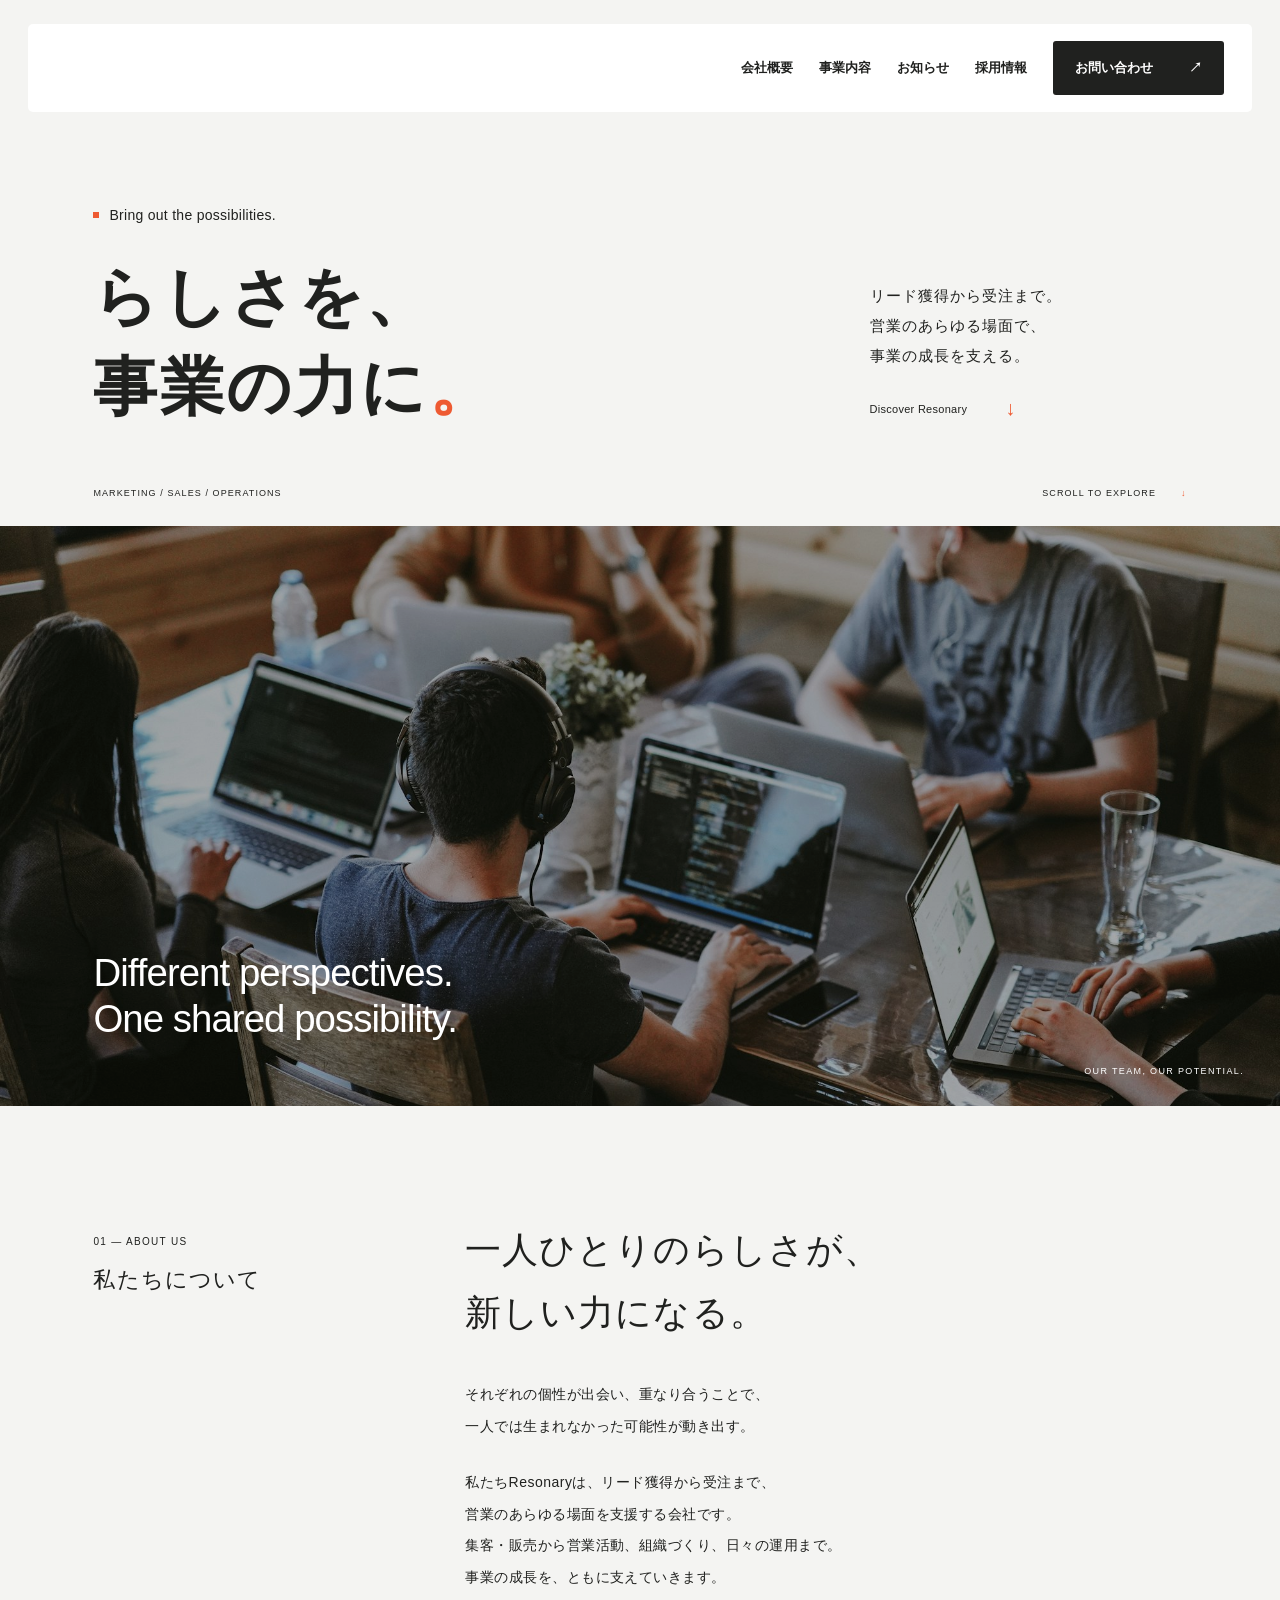
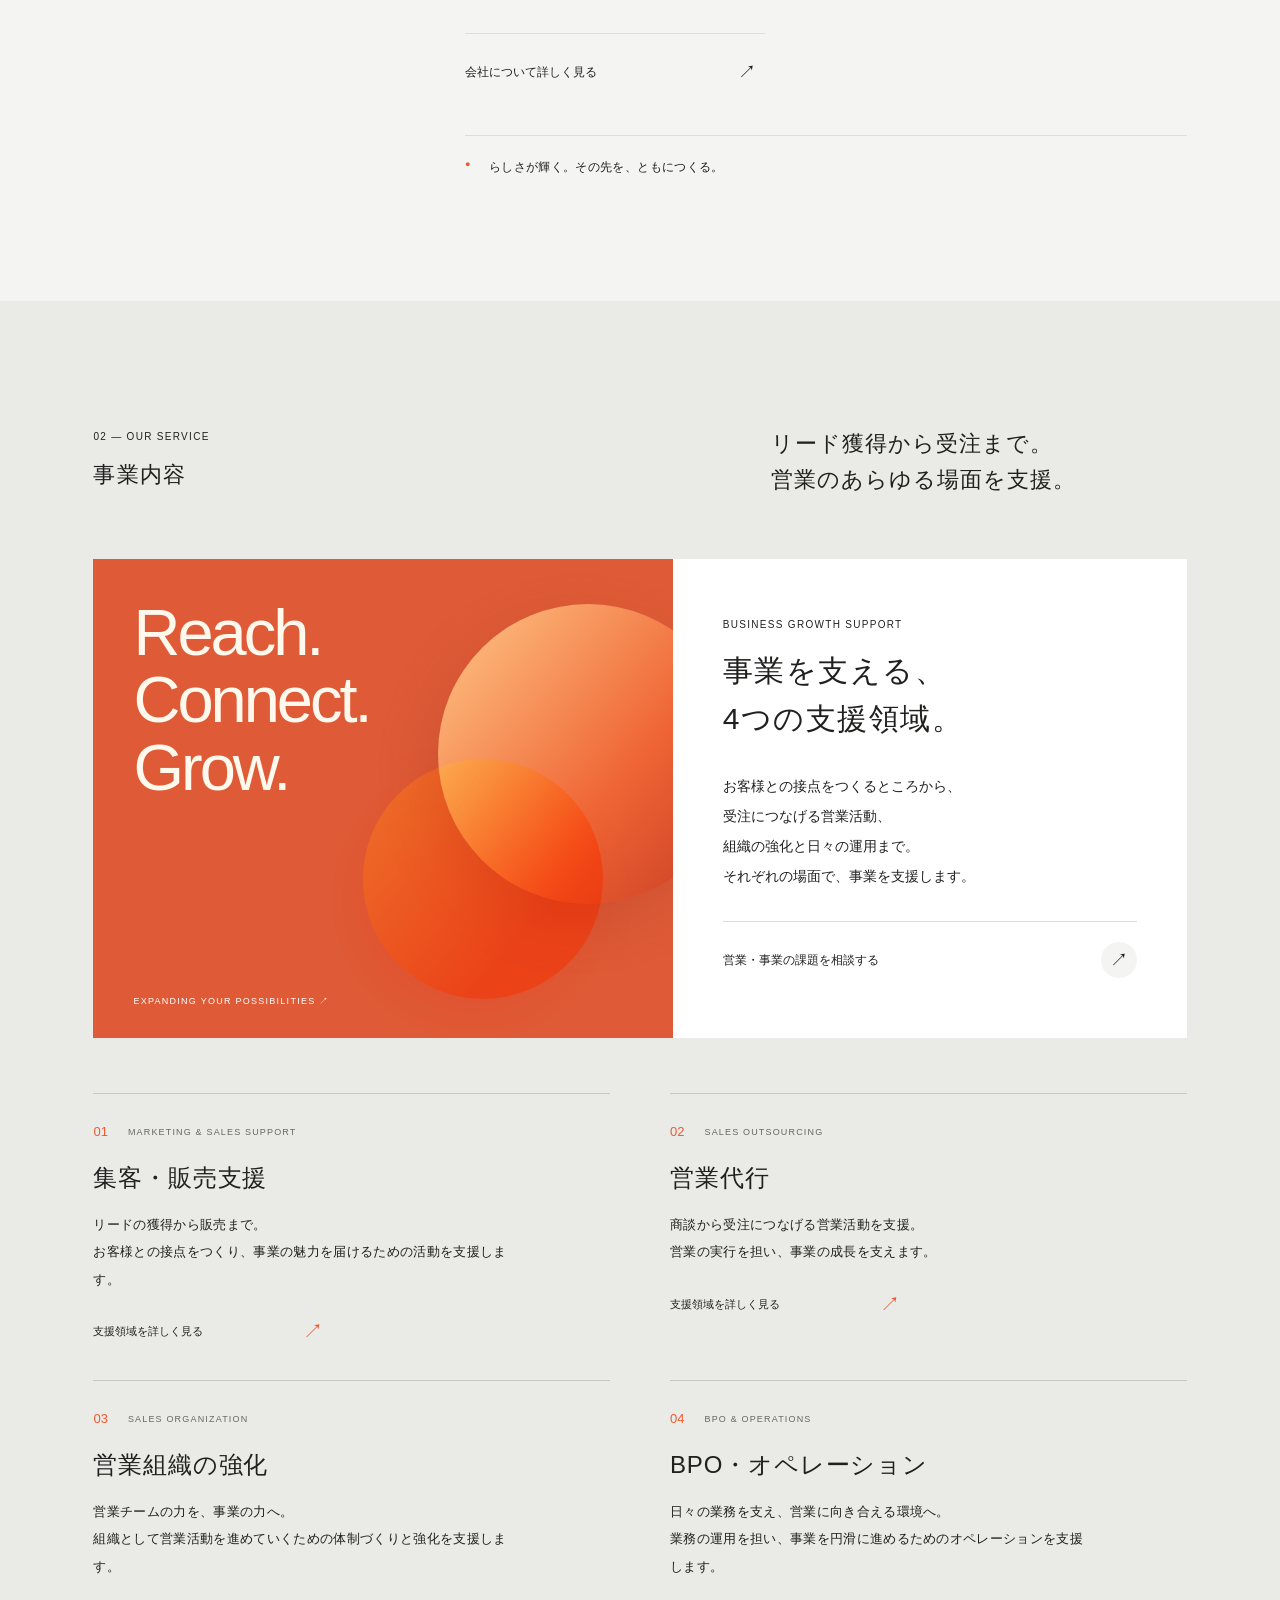
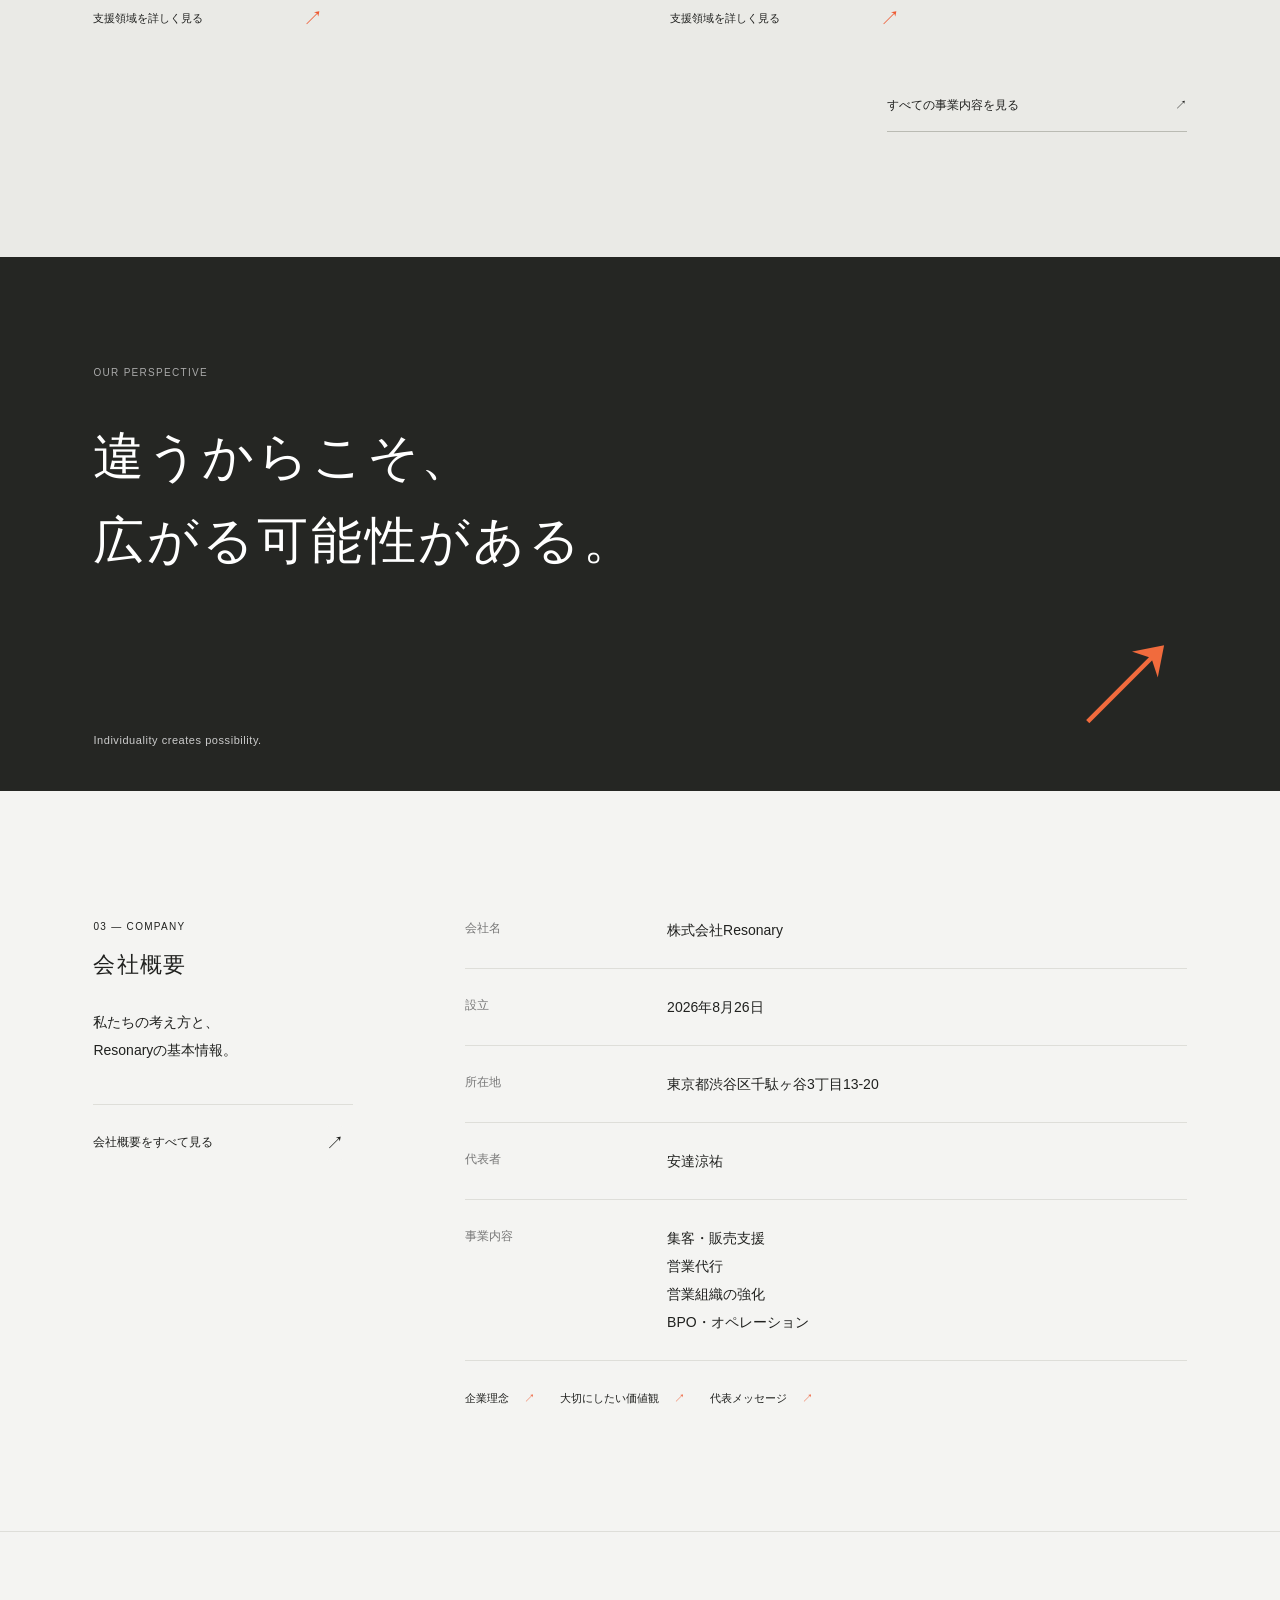
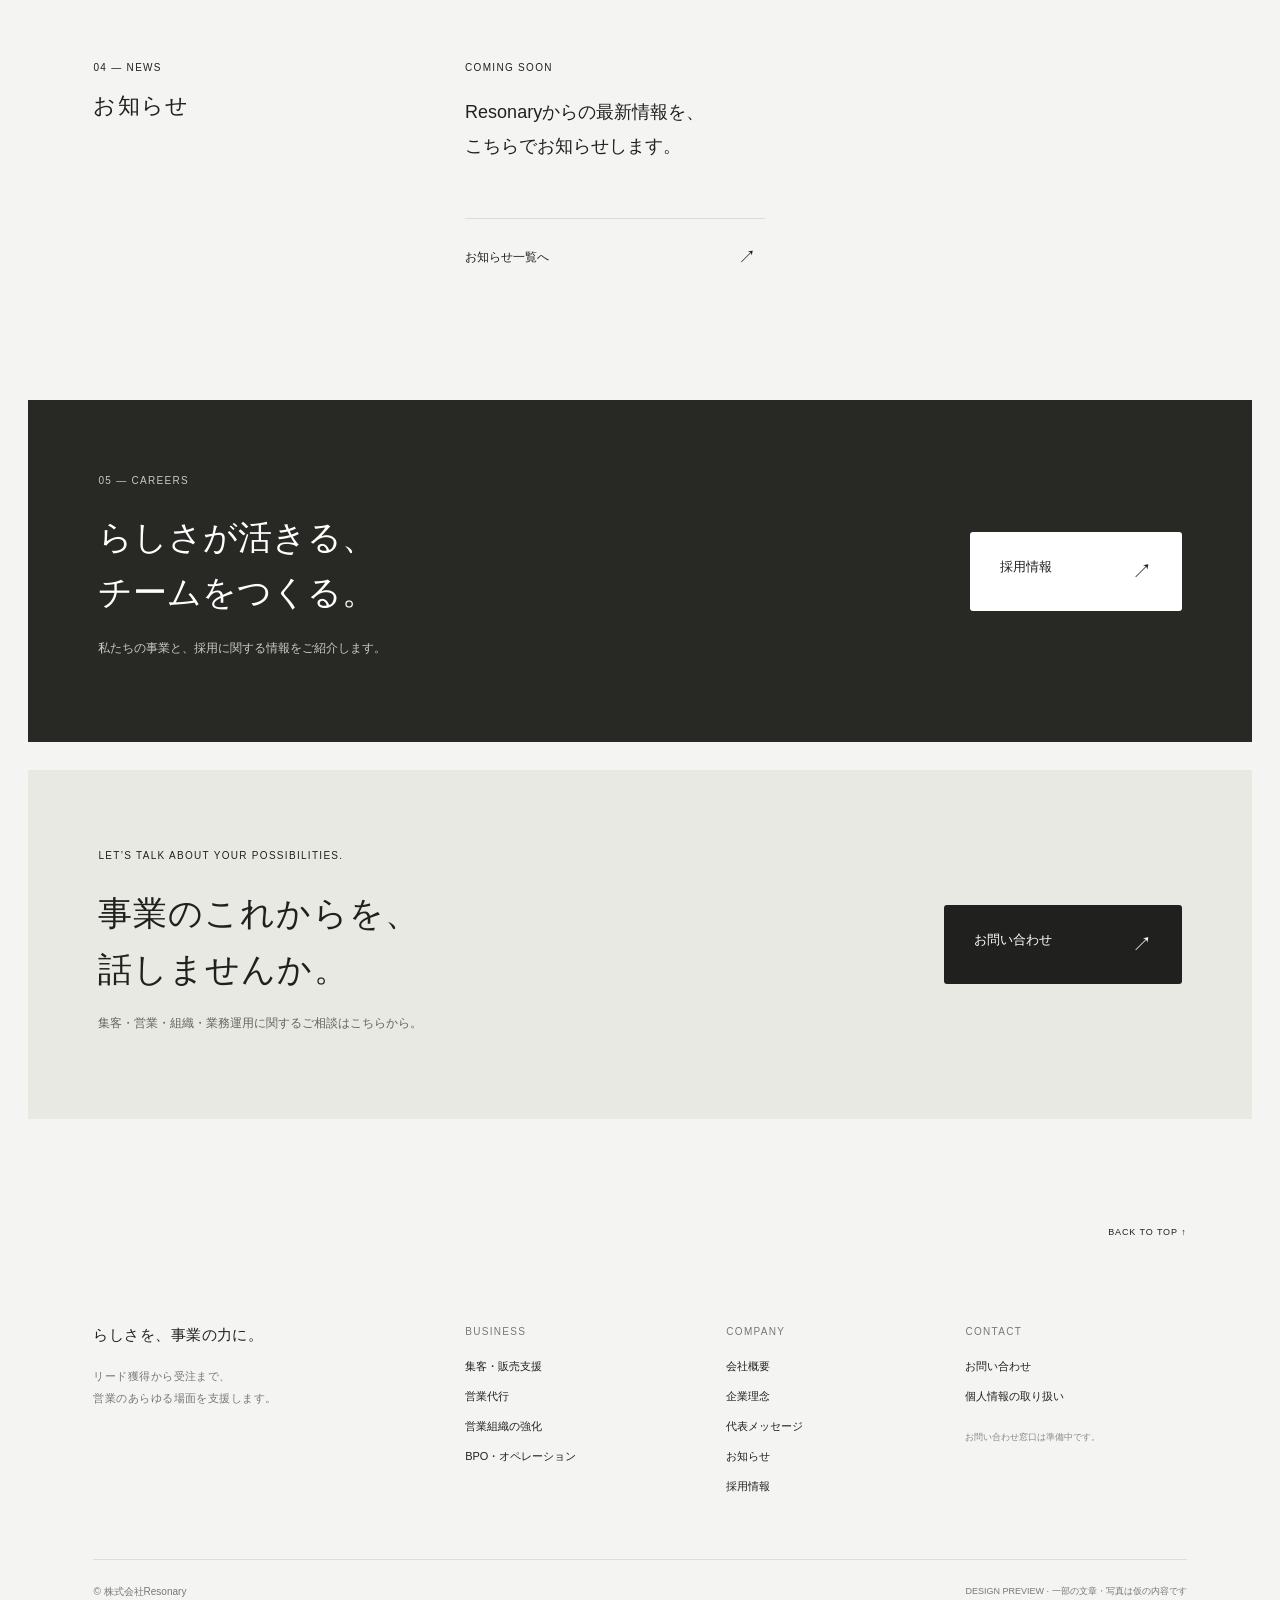
==== index.html @ a67c7a01 "Add Resonary corporate website" ====
<!doctype html>
<html lang="ja"><head><meta charset="utf-8"><meta name="viewport" content="width=device-width,initial-scale=1"><meta name="description" content="株式会社Resonaryのコーポレートサイト。リード獲得から受注まで、営業のあらゆる場面を支援。集客・販売支援、営業代行、営業組織の強化、BPO・オペレーション。"><title>株式会社Resonary | らしさを、事業の力に。</title><link rel="stylesheet" href="style.css"></head>
<body><a class="skip-link" href="#main">本文へ移動</a><header class="header"><a href="index.html" class="wordmark" aria-label="Resonary トップページ"><span class="brand-image"><img src="assets/resonary-brand.png" alt="Resonary" width="1774" height="887"></span></a><nav aria-label="メインナビゲーション" id="navigation"><a href="company.html">会社概要</a><a href="business.html">事業内容</a><a href="news.html">お知らせ</a><a href="careers.html">採用情報</a><a href="contact.html" class="nav-contact">お問い合わせ <span>↗</span></a></nav><button class="menu" aria-label="メニューを開く" aria-expanded="false" aria-controls="navigation"><span></span><span></span></button></header>
<main id="main"><section class="hero"><div class="hero-kicker"><span class="tiny-square"></span> Bring out the possibilities.</div><div class="hero-content"><h1>らしさを、<br>事業の力に<span class="orange">。</span></h1><div class="hero-aside"><p>リード獲得から受注まで。<br>営業のあらゆる場面で、<br>事業の成長を支える。</p><a href="#about" class="small-link">Discover Resonary <span>↓</span></a></div></div><div class="hero-bottom"><span>MARKETING / SALES / OPERATIONS</span><span>SCROLL TO EXPLORE <span class="orange">↓</span></span></div></section>
<div class="hero-photo"><img src="assets/team.jpg" alt="明るい空間でアイデアを話し合うチームのイメージ" fetchpriority="high"><div class="photo-caption">Different perspectives.<br>One shared possibility.</div><span class="photo-label">OUR TEAM, OUR POTENTIAL.</span></div>
<section class="section about" id="about"><div class="section-label"><span class="eyebrow">01 — ABOUT US</span><h2>私たちについて</h2></div><div class="about-content"><h3>一人ひとりのらしさが、<br>新しい力になる。</h3><div class="body-copy"><p>それぞれの個性が出会い、重なり合うことで、<br class="desktop">一人では生まれなかった可能性が動き出す。</p><p>私たちResonaryは、リード獲得から受注まで、<br class="desktop">営業のあらゆる場面を支援する会社です。<br class="desktop">集客・販売から営業活動、組織づくり、日々の運用まで。<br class="desktop">事業の成長を、ともに支えていきます。</p></div><a class="text-link about-detail-link" href="company.html">会社について詳しく見る <span class="round-arrow">↗</span></a><div class="statement"><span class="orange">●</span><span>らしさが輝く。その先を、ともにつくる。</span></div></div></section>
<section class="service section" id="service"><div class="service-heading"><div class="section-label"><span class="eyebrow">02 — OUR SERVICE</span><h2>事業内容</h2></div><p class="section-intro">リード獲得から受注まで。<br>営業のあらゆる場面を支援。</p></div><article class="service-main"><div class="service-art" aria-hidden="true"><span class="art-word">Reach.<br>Connect.<br>Grow.</span><div class="orb orb-one"></div><div class="orb orb-two"></div><div class="art-caption">EXPANDING YOUR POSSIBILITIES ↗</div></div><div class="service-copy"><span class="eyebrow">BUSINESS GROWTH SUPPORT</span><h3>事業を支える、<br>4つの支援領域。</h3><p>お客様との接点をつくるところから、<br>受注につなげる営業活動、<br>組織の強化と日々の運用まで。<br>それぞれの場面で、事業を支援します。</p><a class="text-link" href="#contact">営業・事業の課題を相談する <span class="round-arrow">↗</span></a></div></article>
<div class="service-domains">
<article class="domain"><div class="domain-top"><span class="domain-number">01</span><span class="eyebrow">MARKETING &amp; SALES SUPPORT</span></div><h3>集客・販売支援</h3><p>リードの獲得から販売まで。<br>お客様との接点をつくり、事業の魅力を届けるための活動を支援します。</p><a href="business.html#marketing" class="domain-detail">支援領域を詳しく見る <span>↗</span></a></article>
<article class="domain"><div class="domain-top"><span class="domain-number">02</span><span class="eyebrow">SALES OUTSOURCING</span></div><h3>営業代行</h3><p>商談から受注につなげる営業活動を支援。<br>営業の実行を担い、事業の成長を支えます。</p><a href="business.html#sales" class="domain-detail">支援領域を詳しく見る <span>↗</span></a></article>
<article class="domain"><div class="domain-top"><span class="domain-number">03</span><span class="eyebrow">SALES ORGANIZATION</span></div><h3>営業組織の強化</h3><p>営業チームの力を、事業の力へ。<br>組織として営業活動を進めていくための体制づくりと強化を支援します。</p><a href="business.html#organization" class="domain-detail">支援領域を詳しく見る <span>↗</span></a></article>
<article class="domain"><div class="domain-top"><span class="domain-number">04</span><span class="eyebrow">BPO &amp; OPERATIONS</span></div><h3>BPO・オペレーション</h3><p>日々の業務を支え、営業に向き合える環境へ。<br>業務の運用を担い、事業を円滑に進めるためのオペレーションを支援します。</p><a href="business.html#operations" class="domain-detail">支援領域を詳しく見る <span>↗</span></a></article>
</div><a href="business.html" class="section-all-link">すべての事業内容を見る <span>↗</span></a></section>
<section class="perspective"><span class="eyebrow">OUR PERSPECTIVE</span><p>違うからこそ、<br>広がる可能性がある。</p><div class="perspective-bottom"><span>Individuality creates possibility.</span><span class="perspective-mark" aria-hidden="true">↗</span></div></section>
<section class="section company" id="company"><div class="section-label"><span class="eyebrow">03 — COMPANY</span><h2>会社概要</h2><p class="company-lead">私たちの考え方と、<br>Resonaryの基本情報。</p><a href="company.html" class="text-link">会社概要をすべて見る <span class="round-arrow">↗</span></a></div><div class="company-info"><dl class="profile-table"><div><dt>会社名</dt><dd>株式会社Resonary</dd></div><div><dt>設立</dt><dd>2026年8月26日</dd></div><div><dt>所在地</dt><dd>東京都渋谷区千駄ヶ谷3丁目13-20</dd></div><div><dt>代表者</dt><dd>安達涼祐</dd></div><div><dt>事業内容</dt><dd>集客・販売支援<br>営業代行<br>営業組織の強化<br>BPO・オペレーション</dd></div></dl><div class="company-section-links"><a href="company.html#purpose">企業理念 <span>↗</span></a><a href="company.html#values">大切にしたい価値観 <span>↗</span></a><a href="company.html#message">代表メッセージ <span>↗</span></a></div></div></section><section class="section home-news" id="news"><div class="section-label"><span class="eyebrow">04 — NEWS</span><h2>お知らせ</h2></div><div><div class="news-empty"><span class="eyebrow">COMING SOON</span><p>Resonaryからの最新情報を、<br>こちらでお知らせします。</p></div><a href="news.html" class="text-link">お知らせ一覧へ <span class="round-arrow">↗</span></a></div></section><section class="home-careers" id="careers"><div><span class="eyebrow">05 — CAREERS</span><h2>らしさが活きる、<br>チームをつくる。</h2><p>私たちの事業と、採用に関する情報をご紹介します。</p></div><a href="careers.html" class="contact-button">採用情報 <span>↗</span></a></section><section class="contact" id="contact"><div><span class="eyebrow">LET’S TALK ABOUT YOUR POSSIBILITIES.</span><h2>事業のこれからを、<br>話しませんか。</h2><p>集客・営業・組織・業務運用に関するご相談はこちらから。</p></div><a class="contact-button" href="contact.html">お問い合わせ <span>↗</span></a></section></main><footer class="expanded-footer"><div class="footer-top"><a href="index.html" class="wordmark"><span class="brand-image"><img src="assets/resonary-brand.png" alt="Resonary" width="1774" height="887"></span></a><a href="#" class="back-top">BACK TO TOP ↑</a></div><div class="footer-grid"><div class="footer-brand-copy">らしさを、事業の力に。<p>リード獲得から受注まで、<br>営業のあらゆる場面を支援します。</p></div><div><span class="eyebrow">BUSINESS</span><a href="business.html#marketing">集客・販売支援</a><a href="business.html#sales">営業代行</a><a href="business.html#organization">営業組織の強化</a><a href="business.html#operations">BPO・オペレーション</a></div><div><span class="eyebrow">COMPANY</span><a href="company.html">会社概要</a><a href="company.html#purpose">企業理念</a><a href="company.html#message">代表メッセージ</a><a href="news.html">お知らせ</a><a href="careers.html">採用情報</a></div><div><span class="eyebrow">CONTACT</span><a href="contact.html">お問い合わせ</a><a href="privacy.html">個人情報の取り扱い</a><p class="footer-status">お問い合わせ窓口は準備中です。</p></div></div><div class="footer-bottom"><span>© 株式会社Resonary</span><span class="draft-label">DESIGN PREVIEW · 一部の文章・写真は仮の内容です</span></div></footer>

<script src="script.js"></script></body></html>
---- style.css ----
:root{--paper:#f4f4f2;--ink:#20211f;--accent:#ee5a32;--line:#deded9}*{box-sizing:border-box}html{scroll-behavior:smooth;scroll-padding-top:120px}body{margin:0;color:var(--ink);background:var(--paper);font-family:"Helvetica Neue",Arial,"Noto Sans JP","Hiragino Kaku Gothic ProN",Meiryo,sans-serif;-webkit-font-smoothing:antialiased}a{color:inherit;text-decoration:none}button{font:inherit;cursor:pointer}a,button{-webkit-tap-highlight-color:transparent}a:focus-visible,button:focus-visible{outline:2px solid var(--accent);outline-offset:6px}.header{height:88px;position:relative;margin:24px 28px 0;padding:0 28px;background:#fff;display:flex;align-items:center;justify-content:space-between;border-radius:5px;z-index:10}.wordmark{font-size:29px;letter-spacing:-1.4px;font-weight:750;display:inline-flex;align-items:baseline;gap:5px}.brand-dot{width:7px;height:7px;background:var(--accent);display:inline-block}.header nav{display:flex;align-items:center;gap:35px;font-size:13px;font-weight:600}.header nav>a:not(.nav-contact):hover{color:var(--accent)}.nav-contact{background:var(--ink);color:white;padding:18px 22px;border-radius:3px;display:flex;gap:36px}.nav-contact:hover{background:var(--accent)}.menu{display:none}.hero{padding:95px 7.3% 28px}.hero-kicker{font-size:14px;letter-spacing:.02em;display:flex;align-items:center;gap:10px}.tiny-square{height:6px;width:6px;background:var(--accent)}.hero-content{display:flex;align-items:center;justify-content:space-between;margin-top:30px}h1{font-size:clamp(45px,5vw,76px);line-height:1.4;letter-spacing:.035em;font-weight:600;margin:0}.orange{color:var(--accent)}.hero-aside{width:29%;padding-top:16px}.hero-aside p{font-size:15px;line-height:2;letter-spacing:.07em;margin:0 0 26px}.small-link{font-size:11px;display:flex;align-items:center;gap:38px;letter-spacing:.025em}.small-link span{color:var(--accent);font-size:20px}.hero-bottom{display:flex;justify-content:space-between;font-size:9px;letter-spacing:.12em;margin-top:56px}.hero-bottom>span:last-child{display:flex;gap:25px}.hero-photo{height:580px;position:relative;overflow:hidden}.hero-photo img{width:100%;height:100%;object-fit:cover;object-position:center 52%;filter:brightness(.83)}.photo-caption{position:absolute;left:7.3%;bottom:64px;color:white;font-size:clamp(23px,3vw,43px);line-height:1.2;font-weight:500;letter-spacing:-.025em}.photo-label{position:absolute;bottom:30px;right:36px;color:#fff;font-size:9px;letter-spacing:.15em}.section{padding:125px 7.3%}.about{display:grid;grid-template-columns:34% 66%}.eyebrow{font-size:10px;letter-spacing:.13em;font-weight:500}.section-label h2{font-size:22px;font-weight:500;letter-spacing:.05em;margin:16px 0 0}.about-content h3{font-size:36px;line-height:1.75;letter-spacing:.03em;font-weight:500;margin:-13px 0 35px}.body-copy p{font-size:14px;line-height:2.25;letter-spacing:.035em;margin:0 0 25px}.statement{margin-top:45px;border-top:1px solid var(--line);padding-top:23px;display:flex;gap:18px;font-size:12px;letter-spacing:.03em}.statement .orange{font-size:9px}.service{background:#eaeae6}.service-heading{display:flex;justify-content:space-between;align-items:start;margin-bottom:60px}.section-intro{margin:0;font-size:22px;line-height:1.65;letter-spacing:.045em;width:38%}.service-main{display:grid;grid-template-columns:53% 47%;background:#fff;min-height:450px}.service-art{position:relative;overflow:hidden;background:#df5b37;min-height:450px;padding:40px}.art-word{position:relative;z-index:2;color:#fff8ec;font-size:65px;font-weight:500;letter-spacing:-3px;line-height:1.04}.orb{position:absolute;width:300px;height:300px;border-radius:50%;background:linear-gradient(130deg,#ffc888,#ef6535 60%,#c53a22);right:-65px;top:45px;box-shadow:-10px 20px 50px #a13a2540}.orb-two{width:240px;height:240px;right:70px;top:200px;background:linear-gradient(130deg,#f8b05e,#e14a25 70%);mix-blend-mode:soft-light}.art-caption{position:absolute;bottom:30px;font-size:9px;letter-spacing:.14em;color:#fff}.service-copy{padding:60px 50px;display:flex;flex-direction:column;align-items:start}.service-copy h3{font-size:30px;font-weight:500;letter-spacing:.05em;margin:17px 0 28px}.service-copy>p{font-size:14px;line-height:2.15;margin:0 0 27px}.service-note{font-size:10px;display:flex;gap:24px;color:#777}.text-link{display:flex;justify-content:space-between;align-items:center;width:100%;border-top:1px solid var(--line);margin-top:40px;padding-top:20px;font-size:12px}.round-arrow{width:36px;height:36px;background:var(--paper);border-radius:50%;display:grid;place-items:center;font-size:18px}.text-link:hover .round-arrow{background:var(--accent);color:white}.perspective{padding:105px 7.3% 45px;background:#252623;color:white;position:relative;overflow:hidden}.perspective>.eyebrow{color:#aaa}.perspective>p{font-size:clamp(33px,4vw,53px);line-height:1.65;letter-spacing:.055em;font-weight:400;margin:35px 0 42px}.perspective-bottom{display:flex;align-items:end;justify-content:space-between;font-size:11px;letter-spacing:.05em;color:#ccc}.perspective-mark{font-size:120px;line-height:1;color:#f16b3d}.company{display:grid;grid-template-columns:34% 66%}dl{margin:0}dl>div{display:grid;grid-template-columns:30% 70%;border-bottom:1px solid var(--line);padding:26px 0;font-size:14px}dl>div:first-child{padding-top:0}dt{color:#777;font-size:12px}dd{margin:0}.company-note{font-size:11px;color:#777;margin-top:24px}.contact{margin:0 28px;padding:75px 5.5%;background:#e9e9e4;display:flex;align-items:center;justify-content:space-between;gap:35px}.contact h2{font-size:34px;font-weight:500;line-height:1.65;letter-spacing:.03em;margin:22px 0 18px}.contact p{font-size:12px;color:#65655f}.contact-button{background:var(--ink);color:white;border:0;border-radius:3px;padding:26px 30px;display:flex;gap:80px;font-size:13px}.contact-button:hover{background:var(--accent)}.contact-button>span{font-size:20px}footer{padding:65px 7.3% 28px}.footer-top{display:flex;justify-content:space-between;align-items:center}.back-top{font-size:9px;letter-spacing:.1em}.footer-bottom{display:flex;justify-content:space-between;margin-top:45px;font-size:10px;color:#777}.draft-label{font-size:9px}dialog{border:0;padding:55px 45px;max-width:460px;width:calc(100% - 40px);background:var(--paper);color:var(--ink)}dialog::backdrop{background:#0007;backdrop-filter:blur(4px)}dialog h2{font-size:25px;font-weight:500}dialog p{font-size:13px;line-height:2}.dialog-close{position:absolute;right:15px;top:10px;border:0;background:none;font-size:28px}.dialog-ok{margin-top:15px;border:0;background:var(--ink);color:white;padding:12px 28px}
@media(min-width:1600px){.header,main,footer{max-width:1600px;margin-left:auto;margin-right:auto}.header{margin-top:24px}}@media(max-width:900px){.header{margin:16px;height:76px;padding:0 22px}.header nav{gap:20px;font-size:11px}.wordmark{font-size:25px}.nav-contact{padding:15px;gap:16px}.hero{padding-top:72px}.hero-aside{width:34%}.hero-photo{height:470px}.section{padding-top:90px;padding-bottom:90px}.about-content h3{font-size:29px}.service-copy{padding:42px 32px}.service-art{padding:30px}.art-word{font-size:57px}.service-copy>p{font-size:12px}.section-intro{font-size:19px}.contact-button{gap:30px}.contact h2{font-size:28px}}
@media(max-width:640px){html{scroll-padding-top:25px}.header{margin:12px;height:68px;padding:0 19px}.wordmark{font-size:25px}.menu{display:flex;flex-direction:column;gap:6px;background:none;border:0;padding:12px 0 12px 12px}.menu span{width:23px;height:1px;background:var(--ink)}.header nav{display:none;position:absolute;top:78px;left:0;right:0;padding:25px;background:white;align-items:stretch;gap:0;box-shadow:0 8px 20px #0001}.header nav.open{display:flex;flex-direction:column}.header nav>a{padding:18px;font-size:13px}.nav-contact{justify-content:space-between}.hero{padding:55px 7% 22px}.hero-kicker{font-size:10px}.hero-content{display:block;margin-top:25px}h1{font-size:43px;line-height:1.5}.hero-aside{width:auto;padding-top:25px;display:flex;justify-content:space-between;align-items:end}.hero-aside p{font-size:12px;line-height:1.9;margin-bottom:0}.small-link{font-size:9px;gap:13px;margin-bottom:3px}.hero-bottom{margin-top:40px;font-size:7px;letter-spacing:.06em}.hero-bottom>span:last-child{gap:8px}.hero-photo{height:390px}.hero-photo img{object-position:45% center}.photo-caption{font-size:27px;bottom:45px;left:7%}.photo-label{font-size:7px;right:22px;bottom:19px}.section{padding:70px 7%}.about,.company{display:block}.section-label h2{font-size:20px;margin-top:12px}.eyebrow{font-size:9px}.about-content{margin-top:40px}.about-content h3{font-size:27px;line-height:1.7;margin:0 0 25px}.body-copy p{font-size:12px;line-height:2.2}.desktop{display:none}.statement{font-size:10px;gap:12px;margin-top:30px;line-height:1.8}.service-heading{display:block;margin-bottom:30px}.section-intro{width:auto;margin-top:30px;font-size:20px}.service-main{display:block}.service-art{min-height:320px;padding:30px}.art-word{font-size:61px}.orb-one{width:260px;height:260px;right:-45px;top:10px}.orb-two{top:140px;right:30px}.art-caption{font-size:8px}.service-copy{padding:34px 28px}.service-copy h3{font-size:27px;margin-top:15px}.service-copy>p{font-size:13px}.text-link{margin-top:25px}.perspective{padding:65px 7% 35px}.perspective>p{font-size:29px;margin:30px 0 25px}.perspective-mark{font-size:85px}.perspective-bottom{font-size:9px}.company-info{margin-top:40px}dl>div{font-size:13px;padding:23px 0}.company-note{font-size:10px}.contact{margin:0 12px;padding:45px 7%;display:block}.contact h2{font-size:28px}.contact>.eyebrow{font-size:8px}.contact-button{width:100%;justify-content:space-between;margin-top:30px;padding:22px 25px}footer{padding:45px 7% 22px}.footer-bottom{margin-top:35px;gap:20px;flex-direction:column}.draft-label{font-size:8px}}
@media(prefers-reduced-motion:reduce){html{scroll-behavior:auto}}
.service-domains{display:grid;grid-template-columns:1fr 1fr;margin-top:55px;column-gap:60px}.domain{border-top:1px solid #c9c9c2;padding:30px 0 35px}.domain-top{display:flex;align-items:center;gap:20px}.domain-number{color:var(--accent);font-size:13px;font-weight:500}.domain-top .eyebrow{font-size:9px;color:#666}.domain h3{font-size:24px;letter-spacing:.035em;font-weight:500;margin:23px 0 17px}.domain p{font-size:13px;line-height:2.1;letter-spacing:.025em;margin:0;max-width:420px}.company-services{line-height:2}.service-copy h3{line-height:1.6}.service-copy .text-link{margin-top:auto}.service-copy>p{margin-bottom:30px}@media(max-width:900px){.service-domains{column-gap:35px}.domain h3{font-size:21px}.service-copy h3{font-size:26px}}@media(max-width:640px){.service-domains{grid-template-columns:1fr;margin-top:35px}.domain{padding:25px 0 30px}.domain h3{font-size:23px;margin-top:20px}.domain p{font-size:12px}.service-copy .text-link{margin-top:5px}.company-services{font-size:11px}.contact p{line-height:1.9}}
/* Expanded corporate pages */
[hidden]{display:none!important}.skip-link{position:fixed;left:20px;top:-100px;background:var(--ink);color:white;z-index:100;padding:15px}.skip-link:focus{top:10px}.header nav{gap:26px}.header nav [aria-current=page]{color:var(--accent)}.about-detail-link{max-width:300px}.domain-detail{display:flex;align-items:center;justify-content:space-between;font-size:11px;max-width:230px;margin-top:25px}.domain-detail span{color:var(--accent);font-size:20px}.section-all-link{border-bottom:1px solid #babbb3;display:flex;align-items:center;justify-content:space-between;font-size:12px;padding-bottom:17px;margin:30px 0 0 auto;max-width:300px}.company-lead{font-size:14px;line-height:2;margin:28px 0}.company>.section-label .text-link{max-width:260px}.profile-table>div{grid-template-columns:28% 72%;padding:24px 0}.profile-table>div:first-child{padding-top:0}.profile-table dd{line-height:2;overflow-wrap:anywhere}.profile-table dt{line-height:2}.field-note{display:block;font-size:10px;line-height:1.7;color:#777}.pending{font-size:12px;color:#777}.company-section-links{margin-top:30px;display:flex;flex-wrap:wrap;gap:12px 25px}.company-section-links a{font-size:11px;display:flex;gap:15px}.company-section-links span{color:var(--accent)}.home-news{display:grid;grid-template-columns:34% 66%;border-top:1px solid var(--line)}.news-empty{padding:0 0 25px}.news-empty p{font-size:18px;line-height:1.9;margin:20px 0}.home-news .text-link{max-width:300px;margin-top:10px}.home-careers{margin:0 28px 28px;padding:70px 5.5%;display:flex;justify-content:space-between;align-items:center;gap:35px;background:#282925;color:white}.home-careers .eyebrow{color:#c9c9c1}.home-careers h2{font-size:34px;font-weight:500;line-height:1.6;margin:22px 0 18px}.home-careers p{font-size:12px;color:#cacac5;line-height:1.9}.home-careers .contact-button{background:white;color:var(--ink)}.home-careers .contact-button:hover{background:var(--accent);color:white}.expanded-footer{padding-top:75px}.footer-grid{display:grid;grid-template-columns:1.5fr 1fr .9fr 1fr;gap:40px;margin-top:55px;padding-bottom:50px;border-bottom:1px solid var(--line)}.footer-grid>div>.eyebrow{display:block;margin-bottom:22px;color:#777}.footer-grid a{display:block;font-size:11px;margin-bottom:15px}.footer-grid a:hover,.inline-link:hover{color:var(--accent)}.footer-brand-copy{font-size:15px;letter-spacing:.03em}.footer-brand-copy p{font-size:11px;line-height:2;color:#777;margin-top:20px}.footer-status{font-size:9px;line-height:1.9;color:#888;margin-top:25px}.footer-bottom{margin-top:25px}.page-heading{padding:40px 7.3% 75px}.breadcrumb{font-size:9px;display:flex;gap:17px;color:#777;margin-bottom:75px}.breadcrumb a{color:#444}.page-heading>.eyebrow{color:var(--accent)}.page-heading h1{font-size:54px;letter-spacing:.045em;font-weight:500;line-height:1.5;margin:17px 0 20px}.page-heading>p{font-size:14px;line-height:2;letter-spacing:.025em;max-width:750px}.section-index{margin:0 7.3%;padding:25px 0;display:flex;flex-wrap:wrap;gap:25px 35px;border-block:1px solid var(--line)}.section-index a{font-size:12px;display:flex;gap:25px}.section-index span{color:var(--accent)}.company-purpose,.message-section,.full-profile,.access-section,.business-detail,.career-roles,.openings{display:grid;grid-template-columns:34% 66%}.large-copy{font-size:36px;line-height:1.7;letter-spacing:.03em;font-weight:500;margin:-10px 0 30px}.reading-copy{font-size:14px;line-height:2.25;letter-spacing:.025em;max-width:690px;margin:0}.draft-chip{display:inline-block;font-size:9px;letter-spacing:.02em;border:1px solid #d8c9ba;border-radius:2px;color:#8a6448;padding:5px 9px;margin-top:20px}.editor-note{font-size:11px;line-height:1.95;color:#777;margin-top:25px;max-width:520px}.company-wide-photo{height:360px;position:relative;overflow:hidden;margin:0 7.3%}.company-wide-photo img{width:100%;height:100%;object-fit:cover;object-position:center 43%;filter:brightness(.85)}.company-wide-photo span{position:absolute;bottom:28px;left:30px;color:white;letter-spacing:.15em;font-size:9px}.split-heading{display:flex;justify-content:space-between;align-items:start}.split-heading .draft-chip{margin-top:0}.values-grid{display:grid;grid-template-columns:repeat(3,1fr);gap:40px;margin-top:55px}.values-grid article{border-top:1px solid var(--line);padding-top:26px}.values-grid h3{font-size:22px;font-weight:500;margin:26px 0 18px}.values-grid p{font-size:13px;line-height:2.1;margin:0}.message-section{background:#eaeae6}.message-placeholder{background:#f5f5f2;padding:45px 50px;border-top:2px solid #ee5a32}.message-placeholder>.eyebrow{color:#777}.message-placeholder h3{font-size:30px;font-weight:500;line-height:1.7;margin:26px 0}.message-placeholder p{font-size:13px;line-height:2.2;color:#666}.full-profile>.section-label{padding-right:50px}.access-section{padding-top:0}.access-placeholder{background:#eaeae6;display:flex;align-items:start;gap:30px;padding:35px}.location-icon{font-size:40px;color:var(--accent);line-height:1}.access-placeholder h3{font-size:18px;font-weight:500;margin:0 0 12px}.access-placeholder p{font-size:12px;line-height:2;margin:0;color:#777}.business-intro{padding-top:30px;background:#eaeae6}.business-intro h2{font-size:36px;font-weight:500;line-height:1.7;margin:22px 0 45px}.business-path{display:grid;grid-template-columns:repeat(4,1fr);border-block:1px solid #c9c9c2}.business-path a{padding:27px 20px;border-right:1px solid #c9c9c2;display:flex;flex-direction:column;gap:22px;font-size:14px;line-height:1.8}.business-path a:first-child{padding-left:0}.business-path a:last-child{border:0}.business-path a>span{color:var(--accent);font-size:11px}.business-detail{border-bottom:1px solid var(--line)}.business-detail .text-link{max-width:400px}.business-detail .section-label h2{font-size:21px}.business-detail .section-label .eyebrow{font-size:9px}.business-detail:last-of-type{border:0}.empty-state{background:#eaeae6;padding:55px}.empty-state h2{font-size:25px;font-weight:500;line-height:1.6;margin:24px 0}.empty-state p{font-size:13px;line-height:2.2;color:#666}.news-page{padding-top:20px}.news-page>.text-link{max-width:280px;margin-left:auto}.careers-intro{padding-top:25px}.careers-intro .large-copy{margin-top:30px}.career-roles{background:#eaeae6}.career-links a{display:flex;align-items:center;justify-content:space-between;padding:26px 0;font-size:18px;border-bottom:1px solid #cacbc4}.career-links a:first-child{padding-top:0}.career-links a>span:last-child{color:var(--accent)}.compact{padding:35px}.compact h3{font-size:21px;font-weight:500;margin:0 0 20px}.contact-layout{padding-top:10px;display:grid;grid-template-columns:34% 66%;gap:0}.contact-sidebar{padding-right:55px}.contact-sidebar h2{font-size:26px;font-weight:500;line-height:1.7;margin:20px 0 30px}.contact-sidebar>p{font-size:12px;line-height:2.5;color:#666}.notice-box{background:#eaeae6;padding:23px;font-size:12px;line-height:2;border-left:2px solid var(--accent);margin-top:30px}.notice-box strong{font-size:12px;font-weight:500}.notice-box p{margin-bottom:0;font-size:11px;line-height:1.9;color:#666}.form-field{margin-bottom:28px}.form-field label{font-size:13px;display:flex;align-items:center;gap:15px;margin-bottom:12px}.form-field label>span{font-size:9px;color:var(--accent)}.form-field label>span.optional{color:#777}input,select,textarea{width:100%;background:#fff;border:1px solid #d8d8d1;border-radius:2px;padding:15px;font:inherit;font-size:14px;color:var(--ink)}input:focus,select:focus,textarea:focus{outline:2px solid var(--accent);outline-offset:2px}textarea{resize:vertical;min-height:160px}.form-hint{font-size:10px;color:#777;line-height:1.9;margin-top:9px;display:flex;justify-content:space-between}.form-privacy{font-size:11px;line-height:2;color:#777;margin:26px 0}.inline-link{text-decoration:underline;text-underline-offset:4px}.form-submit{justify-content:space-between;width:100%;max-width:360px;gap:20px}.inquiry-review h2{font-size:26px;font-weight:500;margin:20px 0}.inquiry-review .profile-table{margin:35px 0}.inquiry-review .profile-table dd{white-space:pre-wrap;font-size:13px}.privacy-page{padding-top:0;max-width:980px}.privacy-page>.notice-box{margin-top:0;margin-bottom:45px}.privacy-page h2{font-size:23px;font-weight:500;margin:40px 0 18px}.privacy-page>p,.plain-list{font-size:13px;line-height:2.2}.plain-list{padding-left:20px}.plain-list li{margin-bottom:12px}.privacy-page>.text-link{max-width:360px}
@media(max-width:1050px){.header nav{gap:18px;font-size:11px}.header{padding:0 24px}.nav-contact{gap:20px}.footer-grid{gap:25px;grid-template-columns:1.2fr 1fr 1fr}.footer-brand-copy{grid-column:1/-1}.footer-brand-copy p{margin-top:10px}.company>.section-label .text-link{margin-right:30px}.values-grid{gap:25px}.values-grid h3{font-size:19px}.business-path a{font-size:12px;padding:23px 15px}.contact-sidebar{padding-right:30px}}
@media(max-width:640px){.header nav{gap:0}.page-heading{padding:25px 7% 40px}.breadcrumb{margin-bottom:45px;font-size:8px}.page-heading h1{font-size:36px;margin-top:15px}.page-heading>p{font-size:12px}.section-index{margin:0 7%;gap:20px;padding:20px 0}.section-index a{font-size:10px;gap:12px}.large-copy{font-size:26px;line-height:1.8;margin:0 0 25px}.reading-copy{font-size:12px;line-height:2.2}.editor-note{font-size:10px;margin-top:20px}.company-purpose,.message-section,.full-profile,.access-section,.business-detail,.career-roles,.openings{display:block}.company-purpose>.section-label,.message-section>.section-label,.full-profile>.section-label,.access-section>.section-label,.business-detail>.section-label,.career-roles>.section-label,.openings>.section-label{margin-bottom:35px}.company-purpose .draft-chip{margin-top:15px}.company-wide-photo{margin:0;height:280px}.company-wide-photo span{font-size:8px;left:7%}.values-grid{grid-template-columns:1fr;gap:32px;margin-top:35px}.values-grid h3{font-size:22px;margin:18px 0 13px}.values-grid p{font-size:12px}.message-placeholder{padding:30px 25px}.message-placeholder h3{font-size:25px}.message-placeholder p{font-size:12px}.full-profile>.section-label{padding-right:0}.profile-table>div{grid-template-columns:27% 73%;padding:21px 0}.profile-table dt{font-size:11px}.profile-table dd{font-size:12px}.pending{font-size:11px}.access-placeholder{padding:26px 22px;gap:20px}.access-placeholder h3{font-size:16px}.access-placeholder p{font-size:11px}.home-news{display:block}.home-news>.section-label{margin-bottom:35px}.home-careers{margin:0 12px 20px;padding:45px 7%;display:block}.home-careers h2{font-size:28px}.home-careers p{font-size:11px}.home-careers .contact-button{margin-top:30px;width:100%;justify-content:space-between}.company-lead{font-size:13px;margin:20px 0}.company>.section-label .text-link{max-width:none;margin-right:0}.company-section-links{gap:18px 25px}.company-section-links a{font-size:10px}.expanded-footer{padding-top:45px}.footer-grid{grid-template-columns:1fr 1fr;gap:30px 22px;margin-top:35px;padding-bottom:30px}.footer-grid a{font-size:10px;line-height:1.7;margin-bottom:13px}.footer-grid>div>.eyebrow{font-size:8px;margin-bottom:18px}.footer-grid>div:last-child{grid-column:1/-1}.footer-brand-copy{font-size:14px}.footer-brand-copy p{font-size:11px}.footer-bottom{gap:14px;margin-top:20px}.business-intro{padding-top:40px}.business-intro h2{font-size:26px;margin-bottom:30px}.business-path{grid-template-columns:1fr 1fr}.business-path a{padding:20px!important;border-bottom:1px solid #c9c9c2;font-size:12px;gap:12px}.business-path a:nth-child(2){border-right:0}.business-path a:nth-child(3){border-bottom:0}.business-detail .section-label h2{font-size:21px}.empty-state{padding:32px 25px}.empty-state h2{font-size:21px}.empty-state p{font-size:12px}.career-links a{font-size:16px;padding:23px 0}.compact{padding:28px}.compact h3{font-size:19px}.contact-layout{display:block;padding-top:10px}.contact-sidebar{padding:0 0 40px}.contact-sidebar h2{font-size:25px}.contact-sidebar>p{font-size:12px}.notice-box{margin-top:25px}.form-field label{font-size:12px}.form-field{margin-bottom:24px}.form-privacy{font-size:10px}input,select,textarea{font-size:16px}.form-submit{max-width:none}.privacy-page h2{font-size:20px}.privacy-page>p,.plain-list{font-size:12px}}
/* Use the supplied horizontal lockup without altering the logo artwork. */
.wordmark{display:inline-flex;align-items:center;flex-shrink:0}.brand-image{display:block;position:relative;width:230px;aspect-ratio:510/160;overflow:hidden;mix-blend-mode:multiply}.brand-image img{position:absolute;width:347.843137%;height:auto;max-width:none;left:-139.215686%;top:-67.5%}.footer-top .brand-image{width:245px}@media(max-width:1050px){.header .brand-image{width:200px}}@media(max-width:640px){.header .brand-image{width:190px}.footer-top .brand-image{width:200px}}
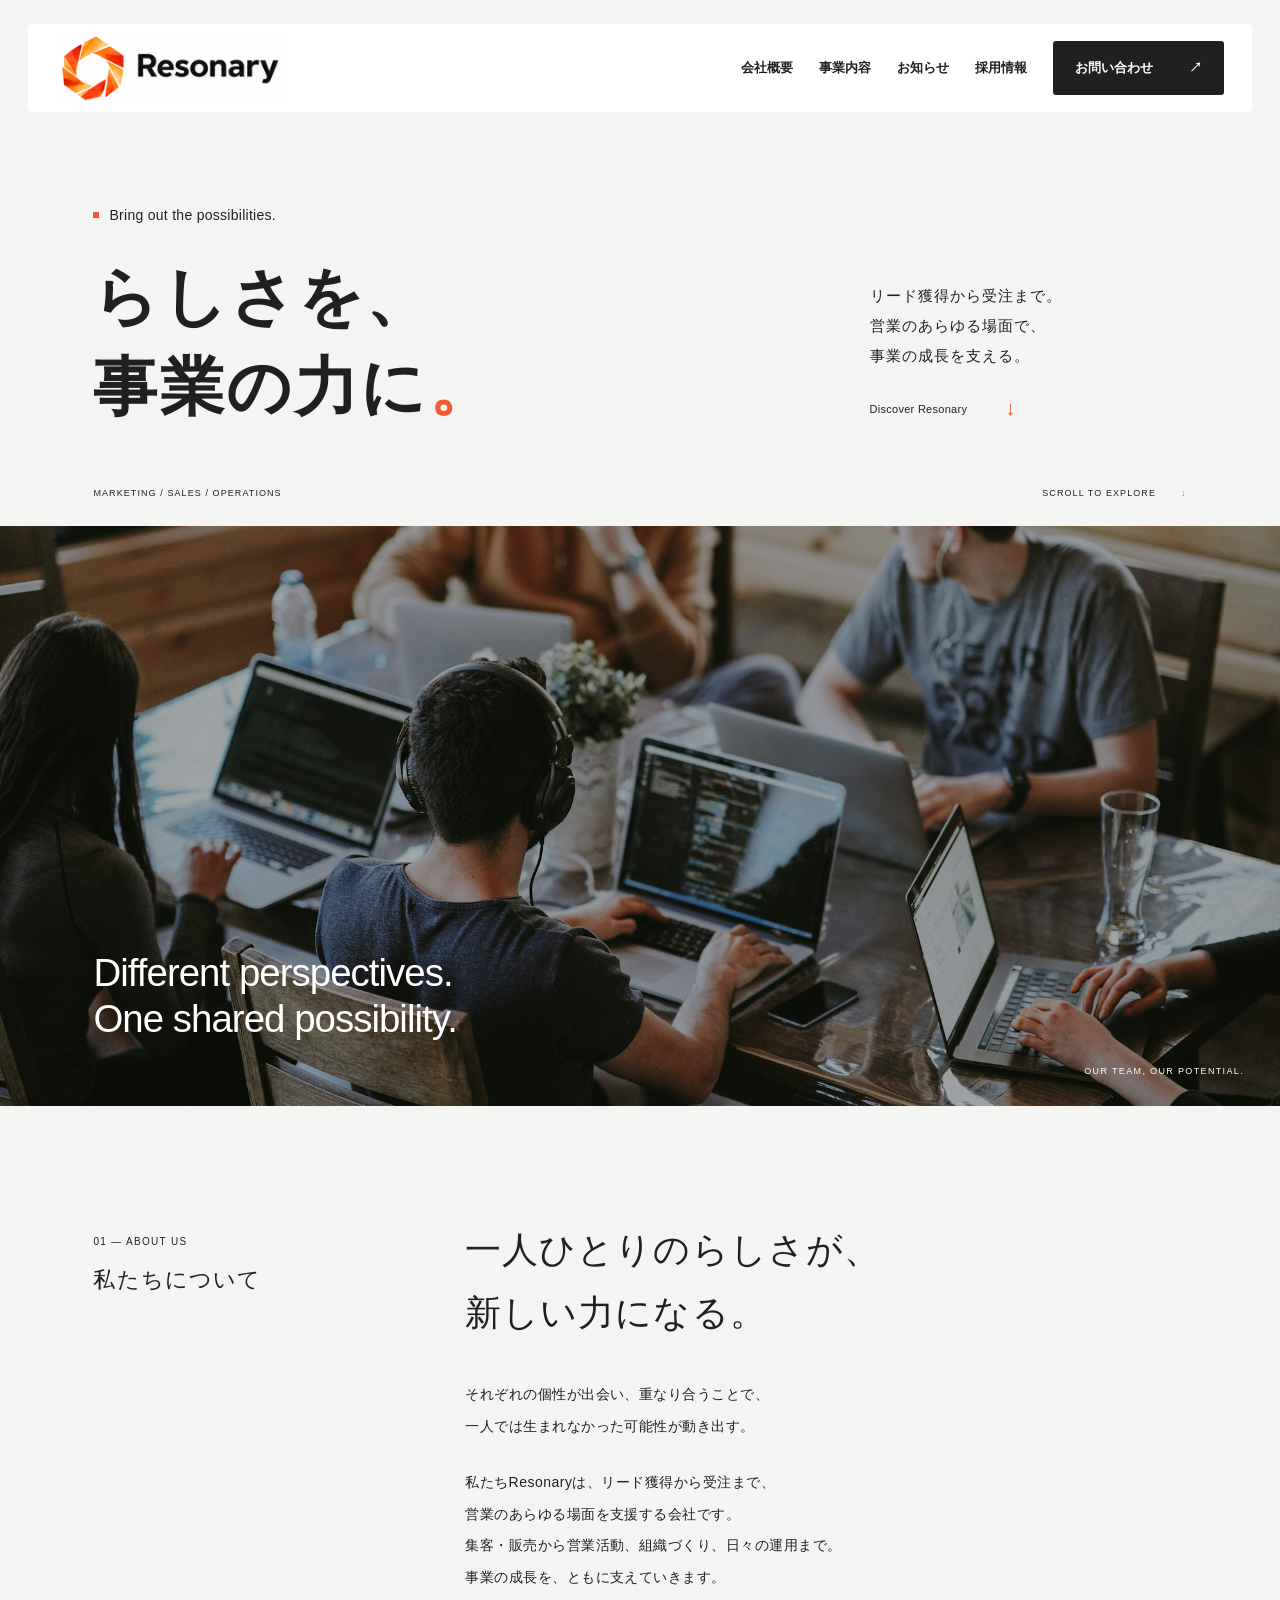
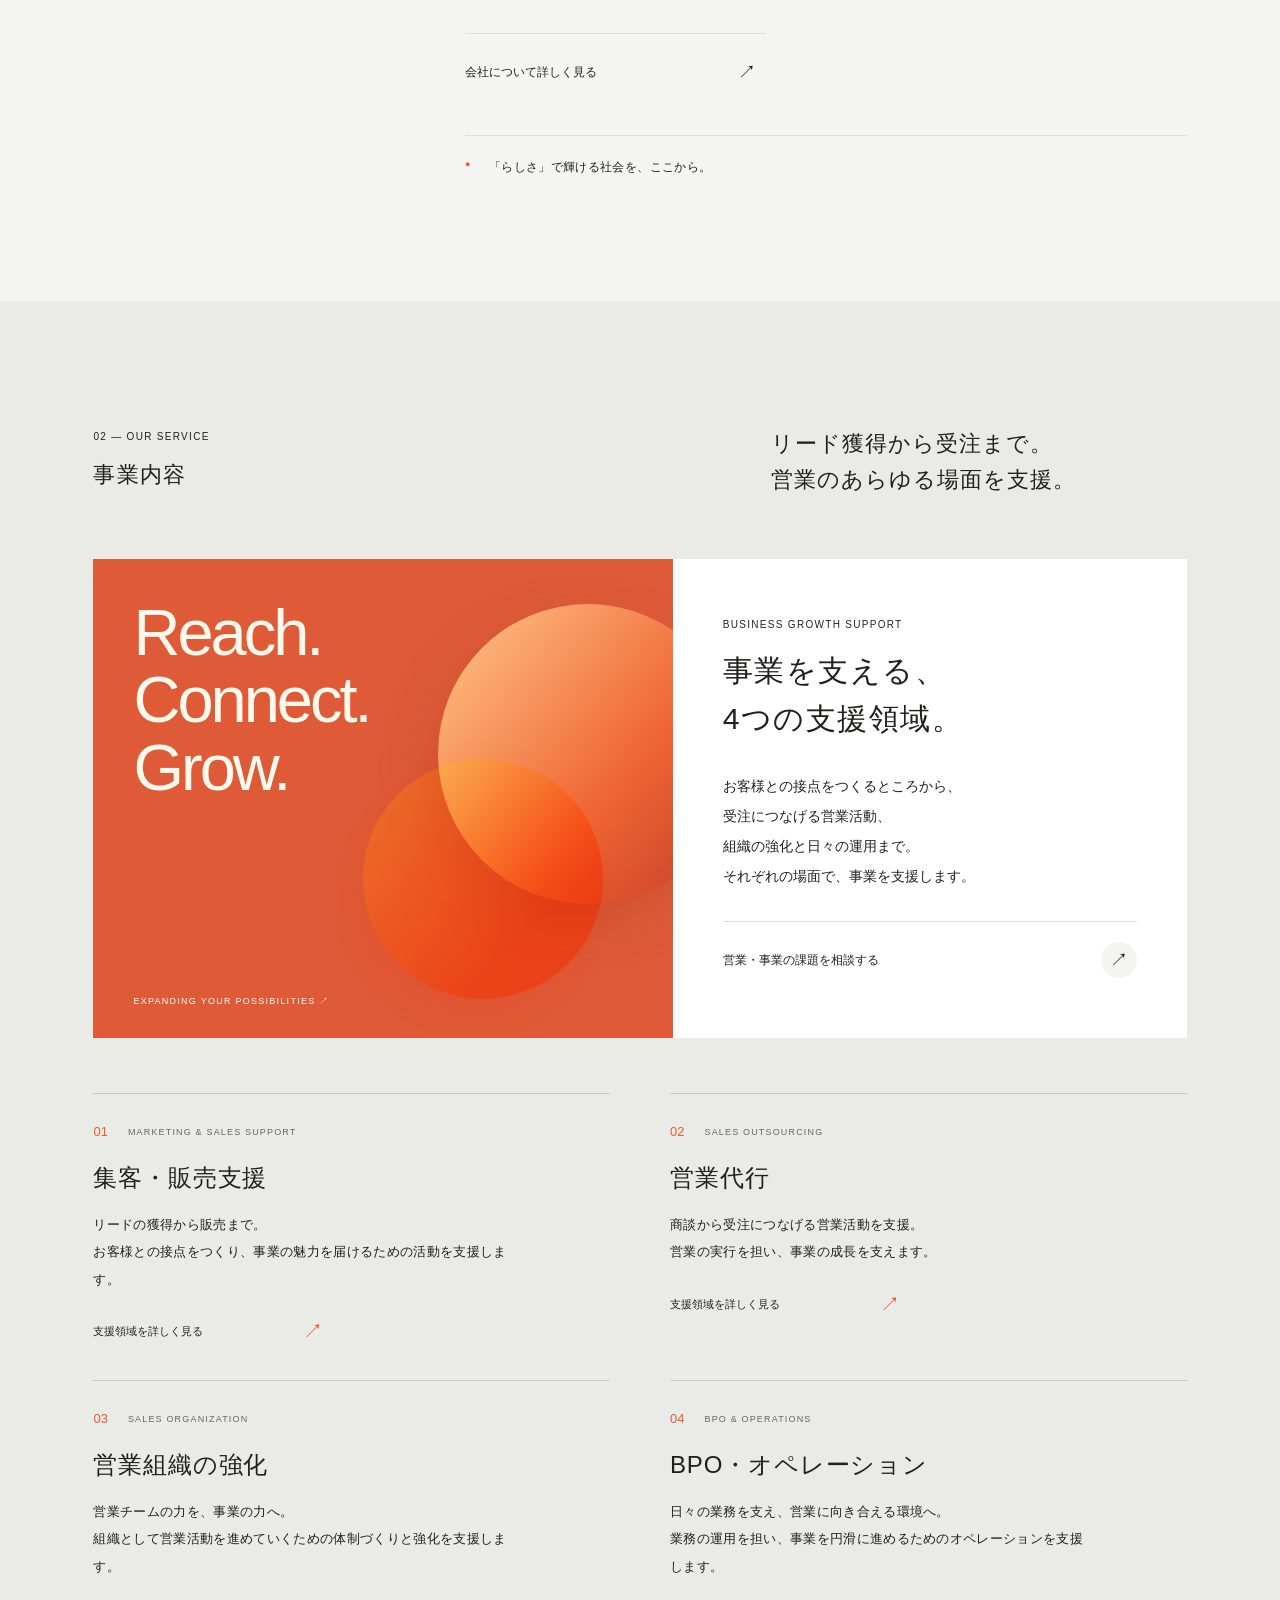
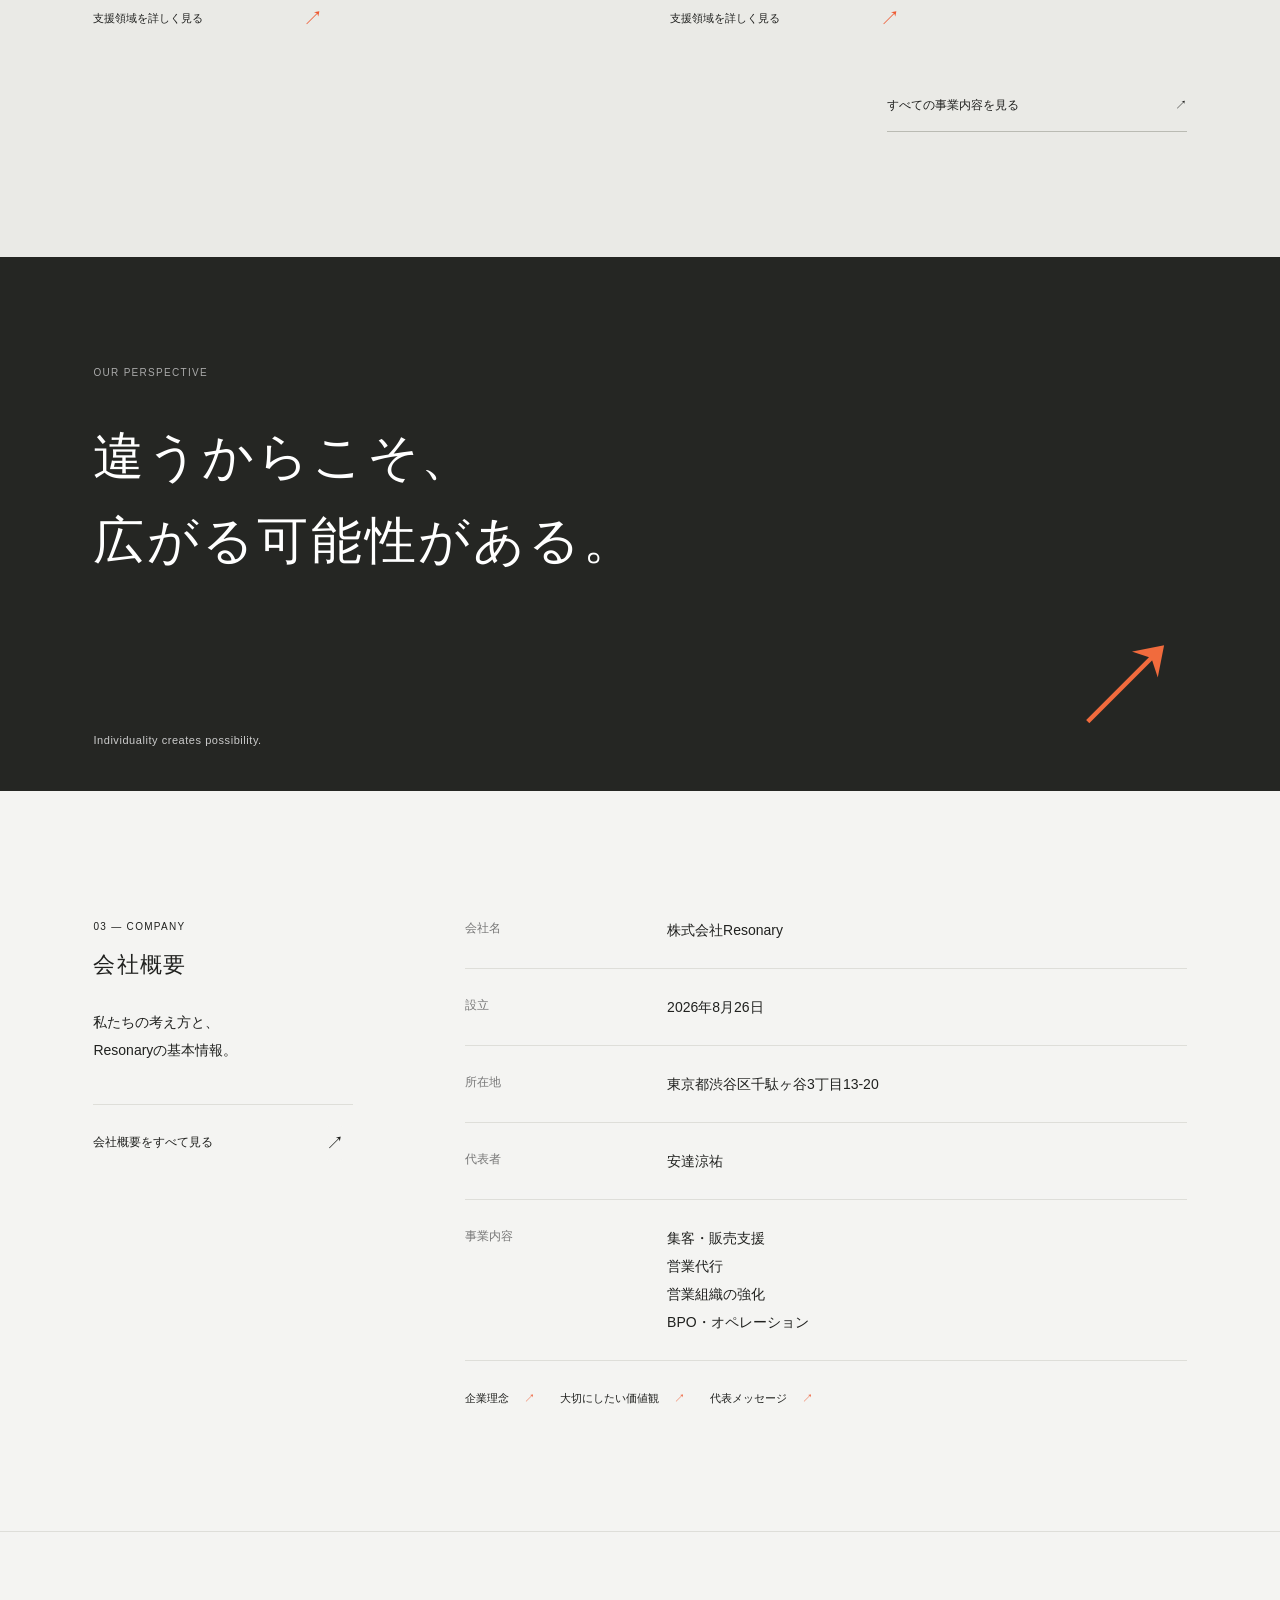
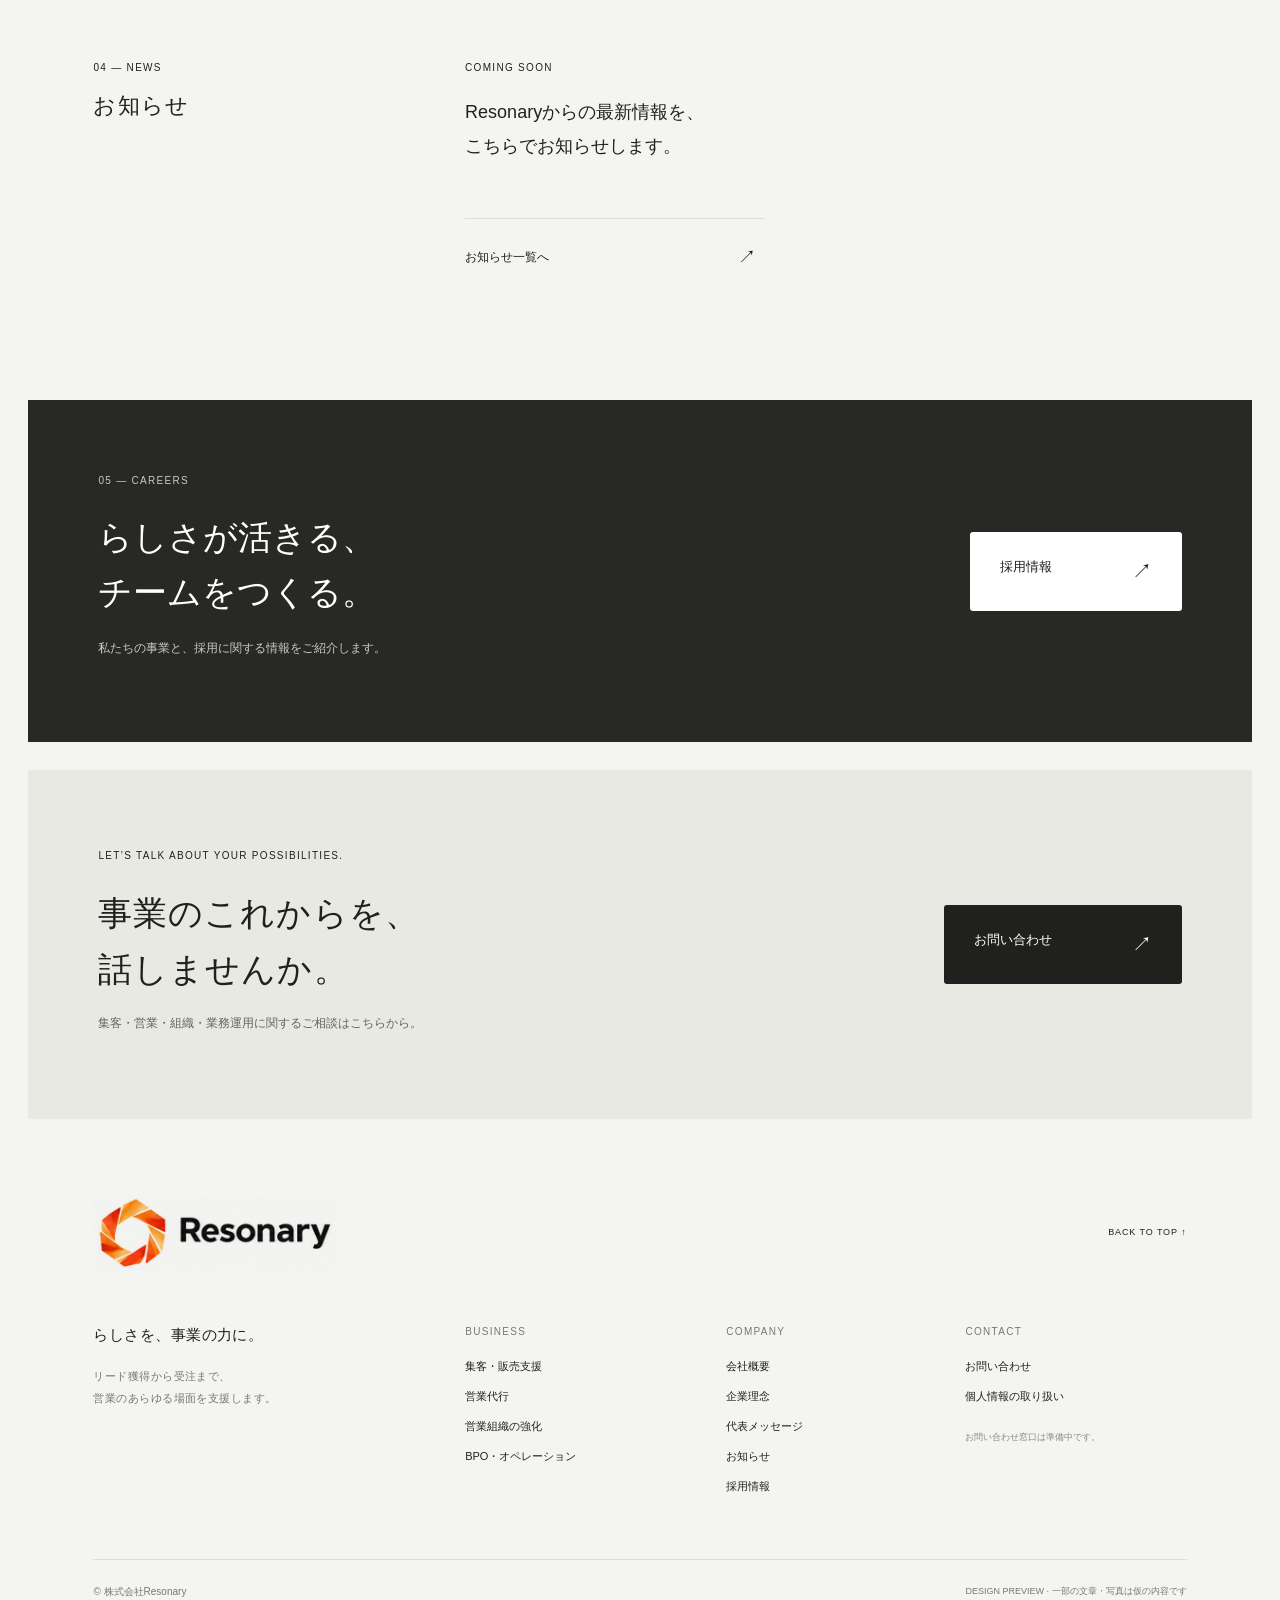
==== commit 1496f47f: "Update company purpose" ====
--- a/index.html
+++ b/index.html
@@ -3,7 +3,7 @@
 <body><a class="skip-link" href="#main">本文へ移動</a><header class="header"><a href="index.html" class="wordmark" aria-label="Resonary トップページ"><span class="brand-image"><img src="assets/resonary-brand.png" alt="Resonary" width="1774" height="887"></span></a><nav aria-label="メインナビゲーション" id="navigation"><a href="company.html">会社概要</a><a href="business.html">事業内容</a><a href="news.html">お知らせ</a><a href="careers.html">採用情報</a><a href="contact.html" class="nav-contact">お問い合わせ <span>↗</span></a></nav><button class="menu" aria-label="メニューを開く" aria-expanded="false" aria-controls="navigation"><span></span><span></span></button></header>
 <main id="main"><section class="hero"><div class="hero-kicker"><span class="tiny-square"></span> Bring out the possibilities.</div><div class="hero-content"><h1>らしさを、<br>事業の力に<span class="orange">。</span></h1><div class="hero-aside"><p>リード獲得から受注まで。<br>営業のあらゆる場面で、<br>事業の成長を支える。</p><a href="#about" class="small-link">Discover Resonary <span>↓</span></a></div></div><div class="hero-bottom"><span>MARKETING / SALES / OPERATIONS</span><span>SCROLL TO EXPLORE <span class="orange">↓</span></span></div></section>
 <div class="hero-photo"><img src="assets/team.jpg" alt="明るい空間でアイデアを話し合うチームのイメージ" fetchpriority="high"><div class="photo-caption">Different perspectives.<br>One shared possibility.</div><span class="photo-label">OUR TEAM, OUR POTENTIAL.</span></div>
-<section class="section about" id="about"><div class="section-label"><span class="eyebrow">01 — ABOUT US</span><h2>私たちについて</h2></div><div class="about-content"><h3>一人ひとりのらしさが、<br>新しい力になる。</h3><div class="body-copy"><p>それぞれの個性が出会い、重なり合うことで、<br class="desktop">一人では生まれなかった可能性が動き出す。</p><p>私たちResonaryは、リード獲得から受注まで、<br class="desktop">営業のあらゆる場面を支援する会社です。<br class="desktop">集客・販売から営業活動、組織づくり、日々の運用まで。<br class="desktop">事業の成長を、ともに支えていきます。</p></div><a class="text-link about-detail-link" href="company.html">会社について詳しく見る <span class="round-arrow">↗</span></a><div class="statement"><span class="orange">●</span><span>らしさが輝く。その先を、ともにつくる。</span></div></div></section>
+<section class="section about" id="about"><div class="section-label"><span class="eyebrow">01 — ABOUT US</span><h2>私たちについて</h2></div><div class="about-content"><h3>一人ひとりのらしさが、<br>新しい力になる。</h3><div class="body-copy"><p>それぞれの個性が出会い、重なり合うことで、<br class="desktop">一人では生まれなかった可能性が動き出す。</p><p>私たちResonaryは、リード獲得から受注まで、<br class="desktop">営業のあらゆる場面を支援する会社です。<br class="desktop">集客・販売から営業活動、組織づくり、日々の運用まで。<br class="desktop">事業の成長を、ともに支えていきます。</p></div><a class="text-link about-detail-link" href="company.html">会社について詳しく見る <span class="round-arrow">↗</span></a><div class="statement"><span class="orange">●</span><span>「らしさ」で輝ける社会を、ここから。</span></div></div></section>
 <section class="service section" id="service"><div class="service-heading"><div class="section-label"><span class="eyebrow">02 — OUR SERVICE</span><h2>事業内容</h2></div><p class="section-intro">リード獲得から受注まで。<br>営業のあらゆる場面を支援。</p></div><article class="service-main"><div class="service-art" aria-hidden="true"><span class="art-word">Reach.<br>Connect.<br>Grow.</span><div class="orb orb-one"></div><div class="orb orb-two"></div><div class="art-caption">EXPANDING YOUR POSSIBILITIES ↗</div></div><div class="service-copy"><span class="eyebrow">BUSINESS GROWTH SUPPORT</span><h3>事業を支える、<br>4つの支援領域。</h3><p>お客様との接点をつくるところから、<br>受注につなげる営業活動、<br>組織の強化と日々の運用まで。<br>それぞれの場面で、事業を支援します。</p><a class="text-link" href="#contact">営業・事業の課題を相談する <span class="round-arrow">↗</span></a></div></article>
 <div class="service-domains">
 <article class="domain"><div class="domain-top"><span class="domain-number">01</span><span class="eyebrow">MARKETING &amp; SALES SUPPORT</span></div><h3>集客・販売支援</h3><p>リードの獲得から販売まで。<br>お客様との接点をつくり、事業の魅力を届けるための活動を支援します。</p><a href="business.html#marketing" class="domain-detail">支援領域を詳しく見る <span>↗</span></a></article>
